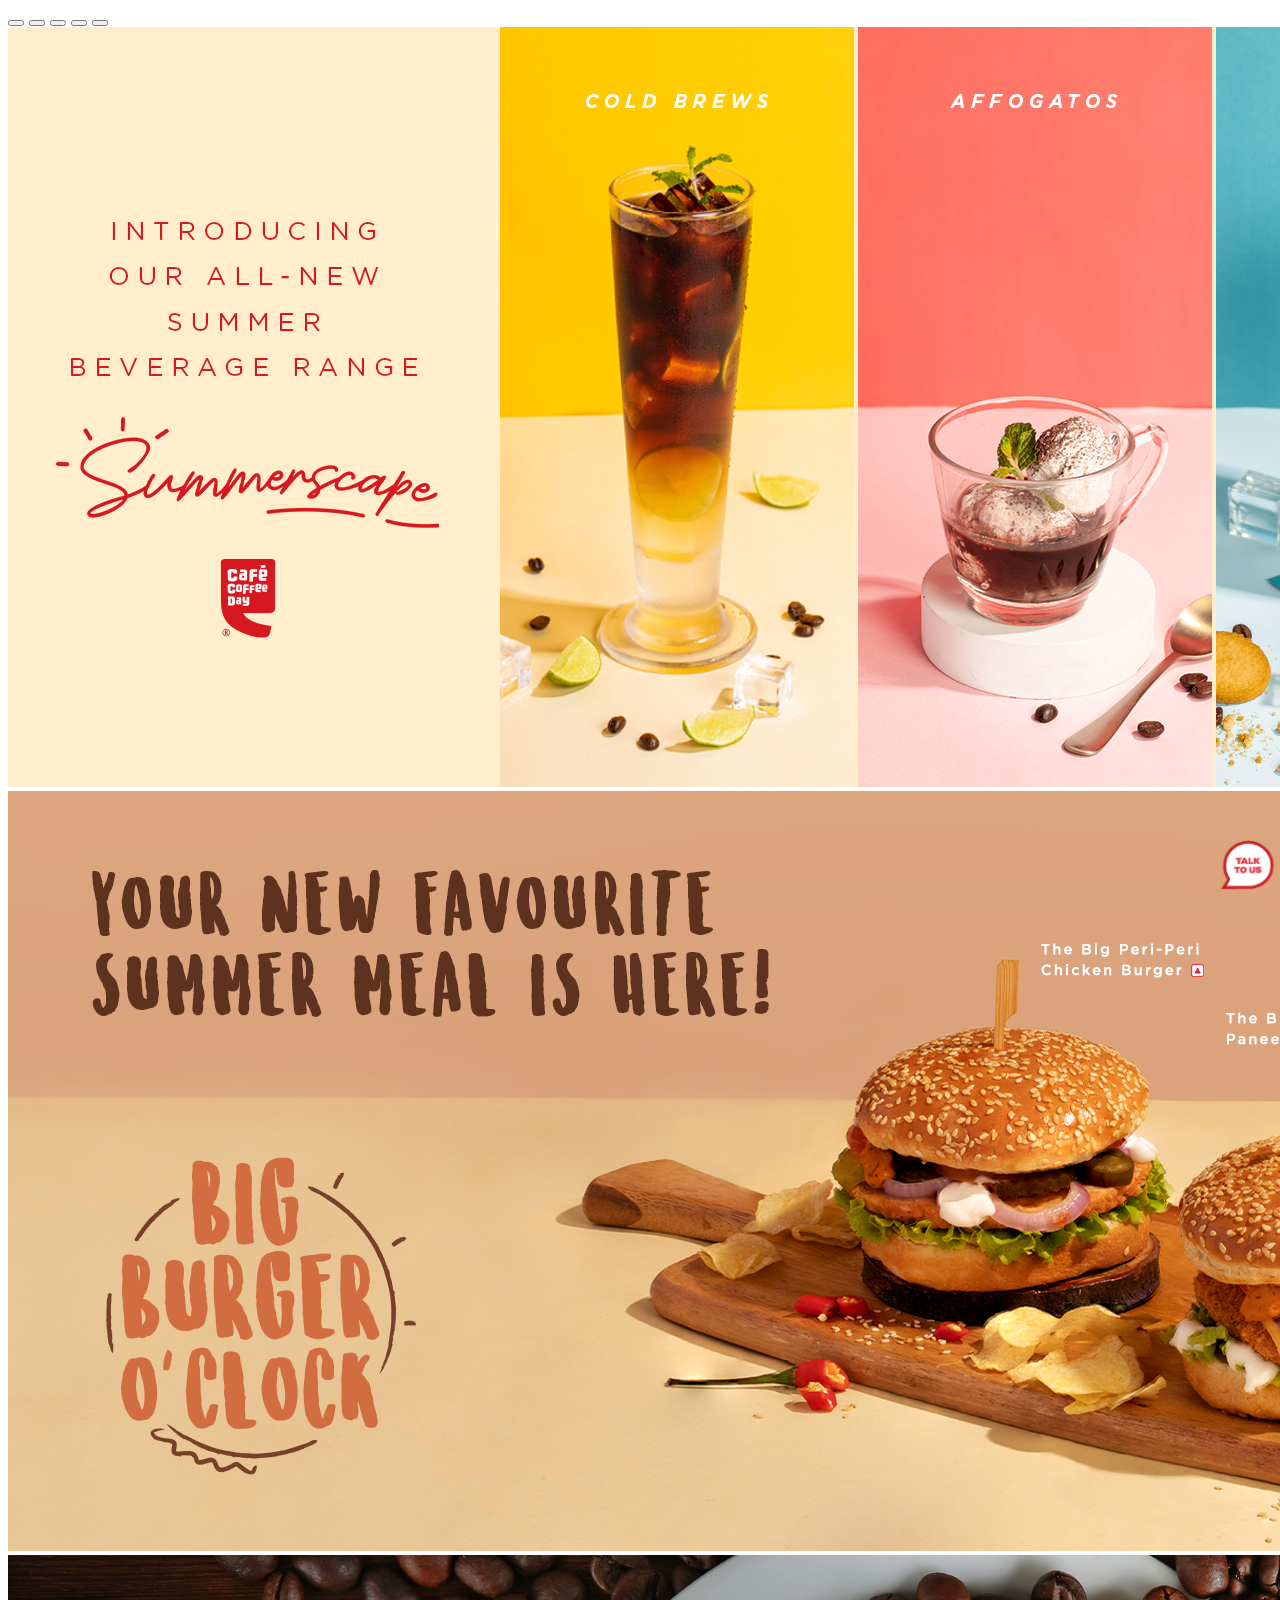
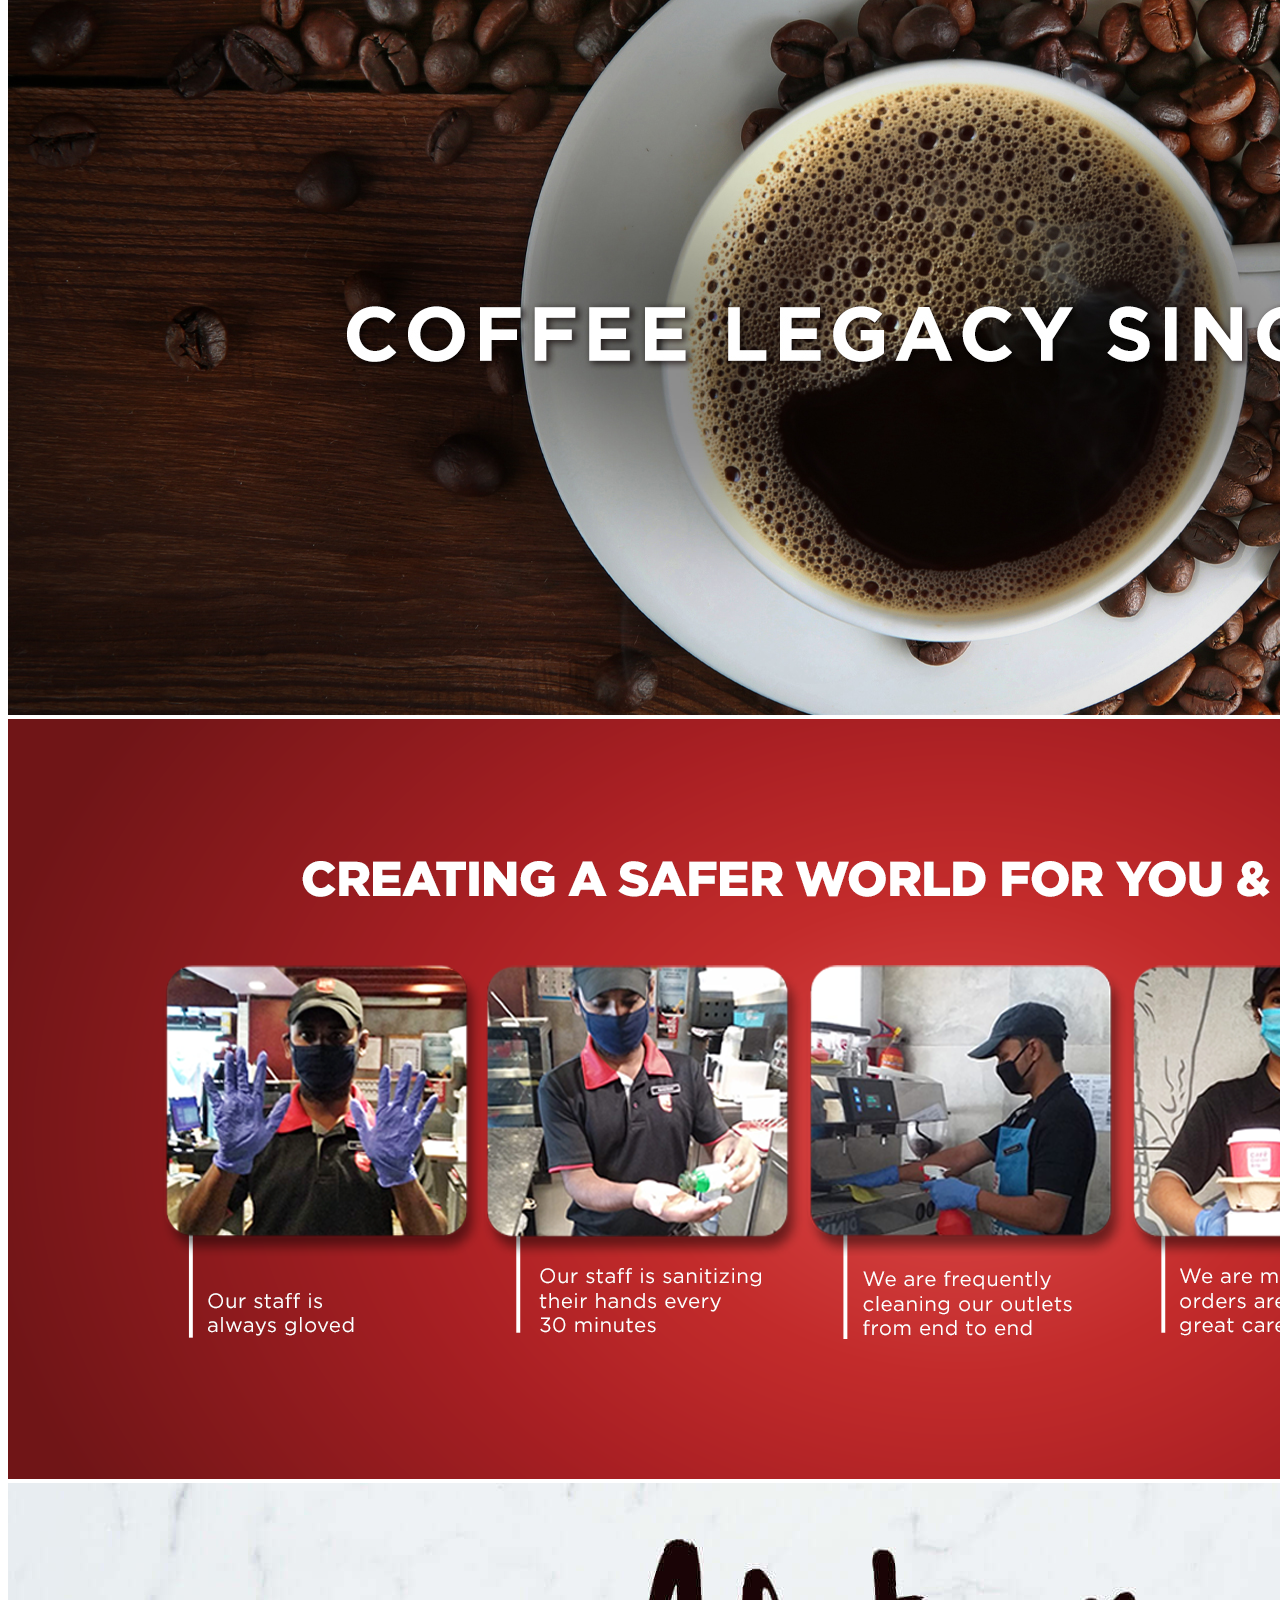
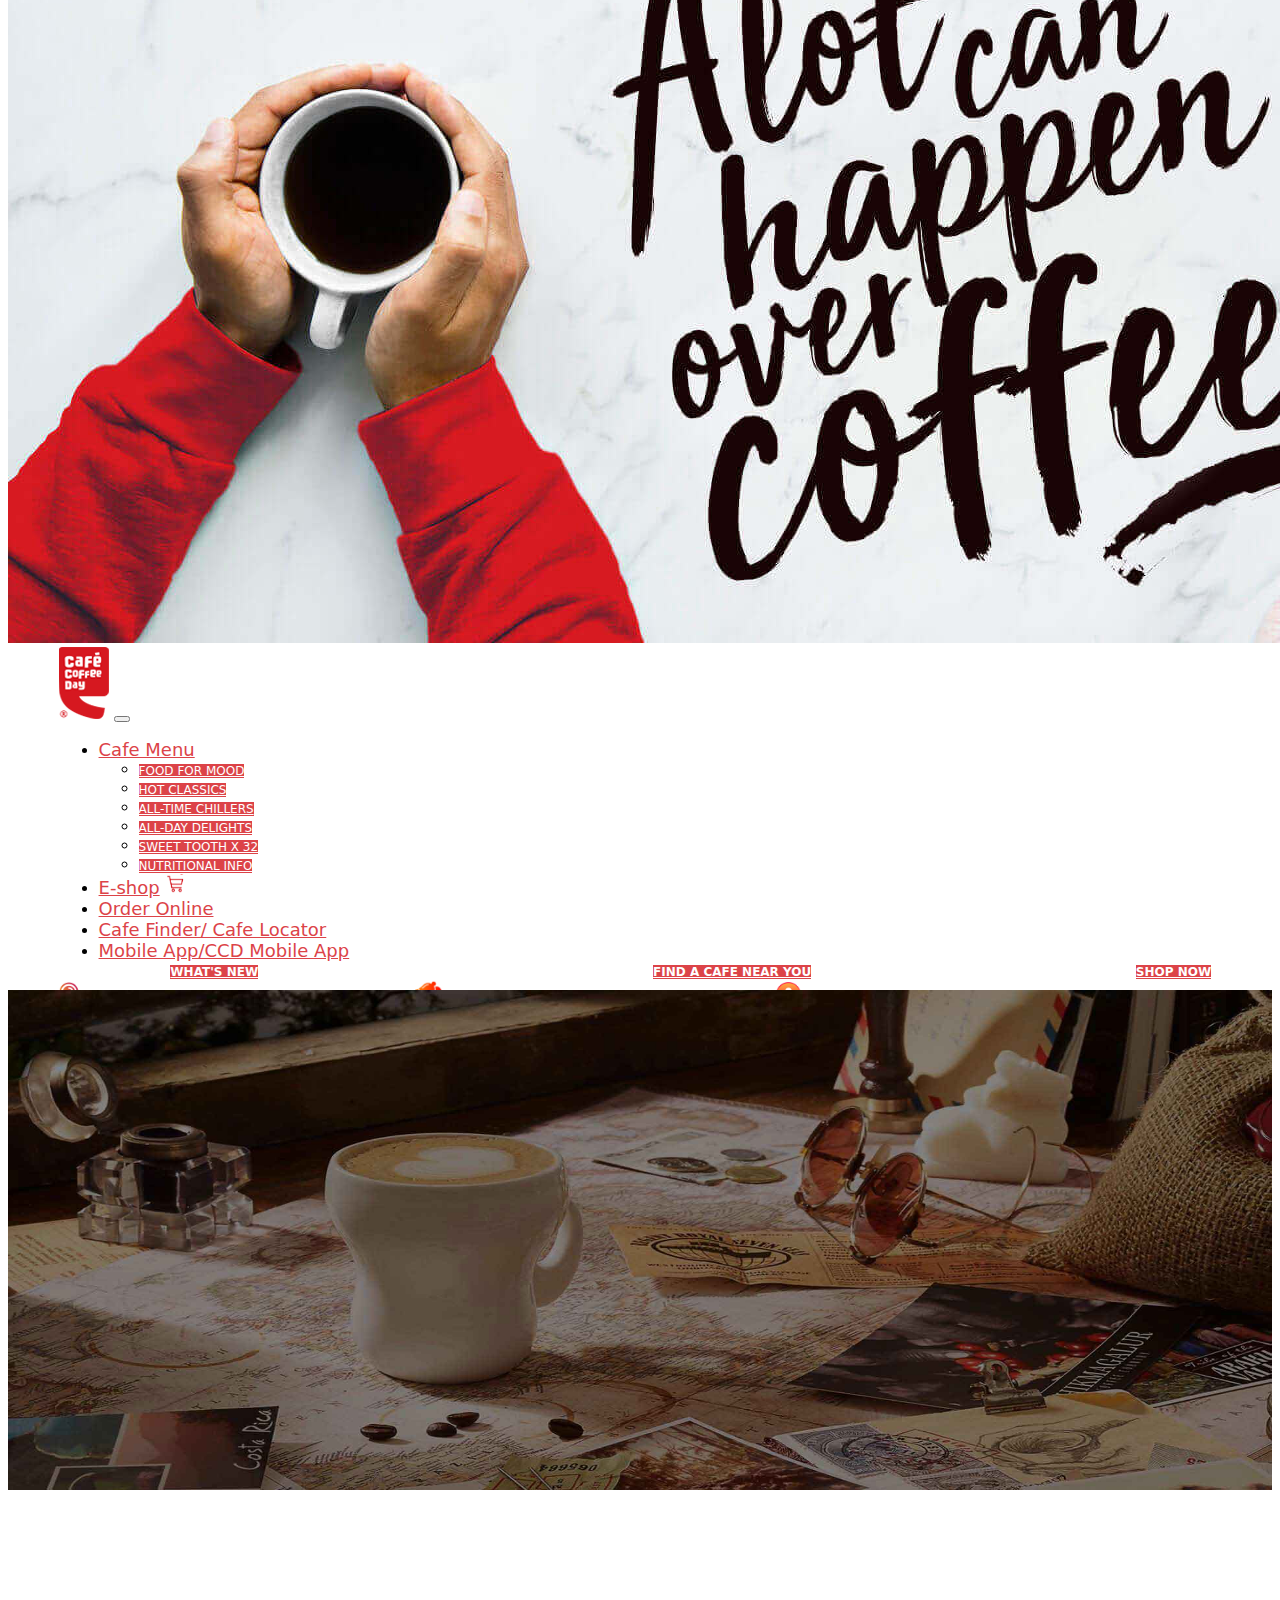
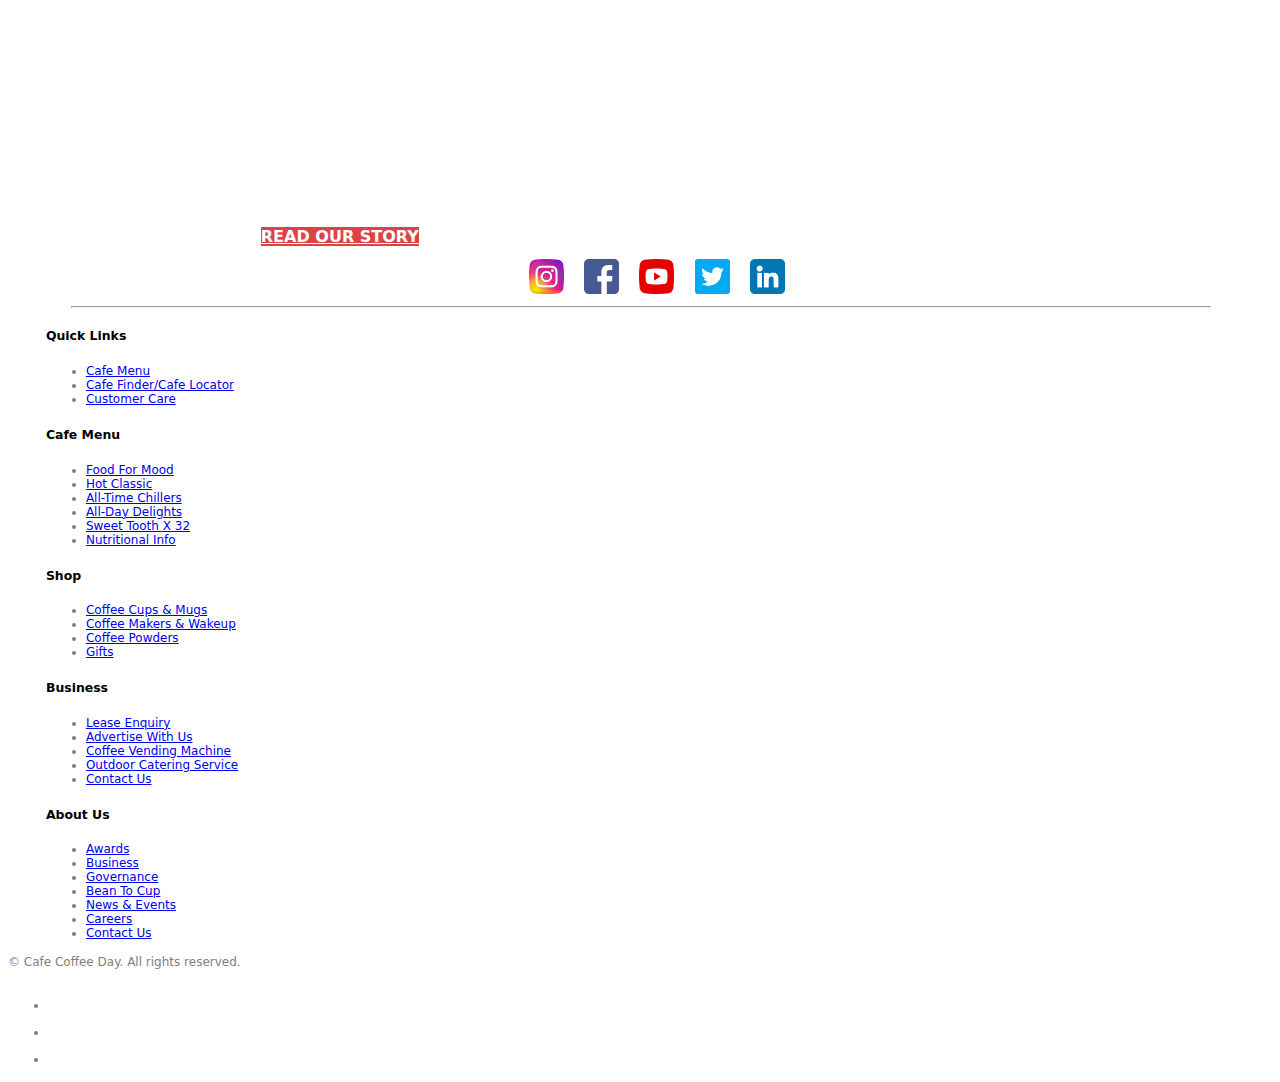
==== index.html @ 973231e4 "Add files via upload" ====
<!DOCTYPE html>
<html lang="en">

<head>
  <meta charset="UTF-8">
  <meta name="viewport" content="width=device-width, initial-scale=1.0">
  <title>Cafe Coffee Day | A Lot Can Happen Over Coffee</title>
  <link rel="shortcut icon" href="https://www.cafecoffeeday.com/sites/default/files/64x64-CCD_6_0.png" type="image/png">

  <!-- Bootstrap cdn -->
  <link href="https://cdn.jsdelivr.net/npm/bootstrap@5.3.2/dist/css/bootstrap.min.css" rel="stylesheet"
    integrity="sha384-T3c6CoIi6uLrA9TneNEoa7RxnatzjcDSCmG1MXxSR1GAsXEV/Dwwykc2MPK8M2HN" crossorigin="anonymous">
  <script src="https://cdn.jsdelivr.net/npm/bootstrap@5.3.2/dist/js/bootstrap.bundle.min.js"
    integrity="sha384-C6RzsynM9kWDrMNeT87bh95OGNyZPhcTNXj1NW7RuBCsyN/o0jlpcV8Qyq46cDfL"
    crossorigin="anonymous"></script>
  <script src="https://cdn.jsdelivr.net/npm/@popperjs/core@2.11.8/dist/umd/popper.min.js"
    integrity="sha384-I7E8VVD/ismYTF4hNIPjVp/Zjvgyol6VFvRkX/vR+Vc4jQkC+hVqc2pM8ODewa9r"
    crossorigin="anonymous"></script>

  <!-- Stylesheets -->
  <link rel="stylesheet" href="style.css">

  <!-- Icons -->
  <link rel="stylesheet" href="https://cdnjs.cloudflare.com/ajax/libs/font-awesome/4.7.0/css/font-awesome.min.css">

</head>

<body>

  <!-- Talk To Us -->
  <section id="talk">
    <img src="image/10009.png" alt="" height="50px">
  </section>

  <!-- carousel -->
  <section id="carousel">
    <div id="carouselExampleIndicators" class="carousel slide">
      <div class="carousel-indicators">
        <button type="button" data-bs-target="#carouselExampleIndicators" data-bs-slide-to="0" class="active"
          aria-current="true" aria-label="Slide 1"></button>
        <button type="button" data-bs-target="#carouselExampleIndicators" data-bs-slide-to="1"
          aria-label="Slide 2"></button>
        <button type="button" data-bs-target="#carouselExampleIndicators" data-bs-slide-to="2"
          aria-label="Slide 3"></button>
        <button type="button" data-bs-target="#carouselExampleIndicators" data-bs-slide-to="3"
          aria-label="Slide 4"></button>
        <button type="button" data-bs-target="#carouselExampleIndicators" data-bs-slide-to="4"
          aria-label="Slide 5"></button>
      </div>
      <div class="carousel-inner">
        <div class="carousel-item active">
          <a href="storelocator.html"><img src="image/10002.png" class="d-block w-100" alt="..."></a>
        </div>
        <div class="carousel-item">
          <a href="storelocator.html"><img src="image/10001.png" class="d-block w-100" alt="..."></a>
        </div>
        <div class="carousel-item">
          <a href=""><img src="image/10003.jpg" class="d-block w-100" alt="..."></a>
        </div>
        <div class="carousel-item">
          <a href="cdcares.html"><img src="image/10004.png" class="d-block w-100" alt="..."></a>
        </div>
        <div class="carousel-item">
          <a href="hotclassics.html"><img src="image/10005.jpg" class="d-block w-100" alt="..."></a>
        </div>
      </div>
    </div>
  </section>


  <!-- navbar -->
  <section id="navbar">
    <nav class="navbar sticky-top navbar-expand-lg bg-body-tertiary">
      <div class="container-fluid">
        <a class="navbar-brand" href="index.html"><img src="image/10006.png" alt=""></a>
        <button class="navbar-toggler" type="button" data-bs-toggle="collapse" data-bs-target="#navbarSupportedContent"
          aria-controls="navbarSupportedContent" aria-expanded="false" aria-label="Toggle navigation">
          <span class="navbar-toggler-icon"></span>
        </button>
        <div class="collapse navbar-collapse" id="navbarSupportedContent">
          <ul class="navbar-nav me-auto mb-2 mb-lg-0">
            <li class="nav-item dropdown">
              <a class="nav-link" href="#" role="button" data-bs-toggle="dropdown" aria-expanded="false">Cafe Menu</a>
              <ul class="dropdown-menu" id="drpdwn">
                <li><a class="dropdown-item" href="#">FOOD FOR MOOD</a></li>
                <li><a class="dropdown-item" href="hotclassics.html">HOT CLASSICS</a></li>
                <li><a class="dropdown-item" href="alltimechillers.html">ALL-TIME CHILLERS</a></li>
                <li><a class="dropdown-item" href="alldaydelights.html">ALL-DAY DELIGHTS</a></li>
                <li><a class="dropdown-item" href="sweettooth.html">SWEET TOOTH X 32</a></li>
                <li><a class="dropdown-item" href="nutritionalinfo.html">NUTRITIONAL INFO</a></li>
              </ul>
            </li>
            <li class="nav-item">
              <a class="nav-link" aria-current="page" href="#">E-shop<img src="image/cart.gif" alt="" height="20px"></a>
            </li>
            <li class="nav-item">
              <a class="nav-link" href="#">Order Online</a>
            </li>
            <li class="nav-item">
              <a class="nav-link" href="storelocator.html">Cafe Finder/ Cafe Locator</a>
            </li>
            <li class="nav-item">
              <a class="nav-link" href="#">Mobile App/CCD Mobile App</a>
            </li>
          </ul>
          <form class="d-flex">
            <a href=""><img src="image/search.png" alt="" height="25px"></a>
            <a href=""><img src="image/bell.png" alt="" height="30px"></a>
            <a href=""><img src="image/user.png" alt="" height="25px"></a>
          </form>
        </div>
      </div>
    </nav>
  </section>

  <!-- Cards -->
  <section id="card1">
    <div class="cd1 mb-3" style="width: 23.3rem;" id="cad1">
      <div class="card-body">
        <a href=""><img src="https://www.cafecoffeeday.com/sites/default/files/What%2527sNew-Open-copy_0.gif" class="card-img-top"
          alt="..." height="100%"></a>
        <a href="#" class="btn btn-primary"><b>WHAT'S NEW</b></a>
      </div>
    </div>

    <div class="cd1 text-center mb-3" style="width: 23.3rem;" id="cad1">
      <div class="card-body">
        <a href="storelocator.html"><img src="https://www.cafecoffeeday.com/sites/default/files/map-locator.gif" class="card-img-top" alt="..."
          height="100%"></a>
        <a href="storelocator.html" class="btn btn-primary"><b>FIND A CAFE NEAR YOU</b></a>
      </div>
    </div>

    <div class="cd1 text-end mb-3" style="width: 23.3rem;" id="cad1">
      <div class="card-body">
        <a href=""><img src="https://www.cafecoffeeday.com/sites/default/files/Shop%20now%20gif%20new.gif" class="card-img-top"
          alt="..." height="100%"></a>
        <a href="#" class="btn btn-primary"><b>SHOP NOW</b></a>
      </div>
    </div>
  </section>

  <section id="card2">
    <div class="card text-bg-dark">
      <img src="image/10007.jpg" class="card-img" alt="" height="500px" width="100%">

      <div class="card-img-overlay">
        <img src="image/10008.png" alt="" id="img1"><br><br>
        <a href="" class="btn btn-primary"><b>READ OUR STORY</b></a>

      </div>
    </div>
  </section>

  <section id="icns">
    <a href="https://www.instagram.com/cafecoffeeday/"><img src="image/instagram.png" alt="" height="35px"></a>
    <a href="https://www.facebook.com/cafecoffeeday"><img src="image/facebook.png" alt="" height="35px"></a>
    <a href="https://www.youtube.com/user/cafecoffeeday"><img src="image/youtube.png" alt="" height="35px"></a>
    <a href="https://twitter.com/CafeCoffeeDay"><img src="image/twitter.png" alt="" height="35px"></a>
    <a href="https://www.linkedin.com/company/cafe-coffee-day"><img src="image/linkedin.png" alt="" height="35px"></a>
  </section>
  <hr style="width: 90%; margin-left: 5%;">

  <section id="footer">
    <div class="container">
      <footer class="py-5">
        <div class="row">
          <div class="col-6 col-md-2 mb-3 ft1">
            <h5>Quick Links</h5>
            <ul class="nav flex-column">
              <li class="nav-item mb-2"><a href="#" class="nav-link p-0 text-body-secondary">Cafe Menu</a></li>
              <li class="nav-item mb-2"><a href="storelocator.html" class="nav-link p-0 text-body-secondary">Cafe
                  Finder/Cafe
                  Locator</a></li>
              <li class="nav-item mb-2"><a href="#" class="nav-link p-0 text-body-secondary">Customer Care</a></li>
            </ul>
          </div>

          <div class="col-6 col-md-2 mb-3 ft1">
            <h5>Cafe Menu</h5>
            <ul class="nav flex-column">
              <li class="nav-item mb-2"><a href="#" class="nav-link p-0 text-body-secondary">Food For Mood</a></li>
              <li class="nav-item mb-2"><a href="hotclassics.html" class="nav-link p-0 text-body-secondary">Hot
                  Classic</a></li>
              <li class="nav-item mb-2"><a href="alltimechillers.html" class="nav-link p-0 text-body-secondary">All-Time
                  Chillers</a></li>
              <li class="nav-item mb-2"><a href="alldaydelights.html" class="nav-link p-0 text-body-secondary">All-Day
                  Delights</a></li>
              <li class="nav-item mb-2"><a href="sweettooth.html" class="nav-link p-0 text-body-secondary">Sweet Tooth X
                  32</a></li>
              <li class="nav-item mb-2"><a href="nutritionalinfo.html "
                  class="nav-link p-0 text-body-secondary">Nutritional Info</a></li>
            </ul>
          </div>

          <div class="col-6 col-md-2 mb-3 ft1">
            <h5>Shop</h5>
            <ul class="nav flex-column">
              <li class="nav-item mb-2"><a href="#" class="nav-link p-0 text-body-secondary">Coffee Cups & Mugs</a></li>
              <li class="nav-item mb-2"><a href="#" class="nav-link p-0 text-body-secondary">Coffee Makers & Wakeup</a>
              </li>
              <li class="nav-item mb-2"><a href="#" class="nav-link p-0 text-body-secondary">Coffee Powders</a></li>
              <li class="nav-item mb-2"><a href="#" class="nav-link p-0 text-body-secondary">Gifts</a></li>
            </ul>
          </div>

          <div class="col-6 col-md-2 mb-3 ft1">
            <h5>Business</h5>
            <ul class="nav flex-column">
              <li class="nav-item mb-2"><a href="#" class="nav-link p-0 text-body-secondary">Lease Enquiry</a></li>
              <li class="nav-item mb-2"><a href="#" class="nav-link p-0 text-body-secondary">Advertise With Us </a></li>
              <li class="nav-item mb-2"><a href="#" class="nav-link p-0 text-body-secondary">Coffee Vending Machine</a>
              </li>
              <li class="nav-item mb-2"><a href="#" class="nav-link p-0 text-body-secondary">Outdoor Catering
                  Service</a></li>
              <li class="nav-item mb-2"><a href="#" class="nav-link p-0 text-body-secondary">Contact Us</a></li>
            </ul>
          </div>

          <div class="col-6 col-md-2 mb-3 ft1">
            <h5>About Us</h5>
            <ul class="nav flex-column">
              <li class="nav-item mb-2"><a href="#" class="nav-link p-0 text-body-secondary">Awards</a></li>
              <li class="nav-item mb-2"><a href="#" class="nav-link p-0 text-body-secondary">Business</a></li>
              <li class="nav-item mb-2"><a href="#" class="nav-link p-0 text-body-secondary">Governance</a></li>
              <li class="nav-item mb-2"><a href="#" class="nav-link p-0 text-body-secondary">Bean To Cup</a></li>
              <li class="nav-item mb-2"><a href="#" class="nav-link p-0 text-body-secondary">News & Events</a></li>
              <li class="nav-item mb-2"><a href="#" class="nav-link p-0 text-body-secondary">Careers</a></li>
              <li class="nav-item mb-2"><a href="#" class="nav-link p-0 text-body-secondary">Contact Us</a></li>
            </ul>
          </div>

          <div class="d-flex flex-column flex-sm-row justify-content-between py-4 my-4 border-top">
            <p>© Cafe Coffee Day. All rights reserved.</p>
            <ul class="list-unstyled d-flex">
              <li class="ms-3"><a class="link-body-emphasis" href="#"><svg class="bi" width="24" height="24">
                    <use xlink:href="#twitter"></use>
                  </svg></a></li>
              <li class="ms-3"><a class="link-body-emphasis" href="#"><svg class="bi" width="24" height="24">
                    <use xlink:href="#instagram"></use>
                  </svg></a></li>
              <li class="ms-3"><a class="link-body-emphasis" href="#"><svg class="bi" width="24" height="24">
                    <use xlink:href="#facebook"></use>
                  </svg></a></li>
            </ul>
          </div>
      </footer>
    </div>
  </section>
</body>

</html>
---- style.css ----
* {
    font-family: system-ui, -apple-system, BlinkMacSystemFont, 'Segoe UI', Roboto, Oxygen, Ubuntu, Cantarell, 'Open Sans', 'Helvetica Neue', sans-serif;
}

/* Talk To Us */
#talk img {
    position: fixed;
    z-index: 2;
    right: 5px;
    bottom: 10px;

}

/* Navbar */
#navbar {
    margin: 0% 10% 0% 4%;
}

#navbar a {
    color: #DC4348;
    font-size: 18px;
}

#navbar form a {
    padding: 0% 30% 0% 0%;
}

#drpdwn li a {
    background-color: #DC4348;
    color: white;
    font-size: 12px;
}

#drpdwn li a:hover {
    background-color: #ac3a3e;
}

#navbar .nav-item a:hover {
    text-decoration: underline #DC4348;
}

#navbar #drpdwn a:hover {
    text-decoration: none;
}

/* Card1 */
#card1 .btn {
    background-color: #DC4348;
    color: white;
    width: 50%;
    height: 30px;
    margin: 0 25%;
    border: none;
    font-size: 12px;
    position: relative;
    bottom: 50px;
}

#card1 .btn:hover {
    background-color: #ac3a3e;
}


@media screen and (max-width: 400px) {

    #card1 .text-center {
        margin-top: -46px;
    }

    #card1 .text-end {
        margin-top: -46px;
    }
}

@media screen and (min-width: 900px) {
    #card1 {
        display: flex;
    }

    #card1 .card-body {
        width: 31.5rem;
    }

    #card1 .text-center {
        margin-left: 8.7%;
    }

    #card1 .text-end {
        margin-left: 8.7%;
    }
}


/* Card2 */
#card2 {
    margin-top: -40px;
}

#card2 .card-img-overlay {
    left: 30%;
    top: 20%;
}

#card2 .btn {
    /* width: 20%; */
    background-color: #DC4348;
    color: white;
    border: none;
    position: relative;
    left: 20%;
}

#card2 .btn:hover {
    background-color: #ac3a3e;
}


@media screen and (max-width: 500px) {
    #card2 {
        width: 100%;
    }

    #card2 .card {
        height: 300px;
        /* width: 100%/; */
    }

    #card2 #img1 {
        margin-left: -25%;
        width: 100%;
    }

    #card2 .btn {
        margin-left: -12%;
        left: 10%;
        width: 50%;
        font-size: 10px;
    }
}

/* Icons */
#icns {
    margin-top: 1%;
    margin-left: 40%;
}

#icns a {
    padding-left: 2%;
}


@media screen and (max-width: 450px) {
    #icns {
        margin-left: 20%;
    }
}

/* Footer */
#footer .ft1 {
    font-size: 15px;
    margin-left: 3%;
}

#footer li,
p {
    color: grey;
    font-size: 12px;
}

#footer li:hover {
    color: black;
}


/* Tabs */
#tabs li {
    margin: 0% 2.5%;
}

#tabs li a {
    font-size: 15px;
    color: black;
}

#tabs li a:hover {
    background-color: #DC4348;
    color: white;
}

@media screen and (max-width: 400px) {
    #tabs li a {
        font-size: 12px;
    }
}

#rw {
    background-color: #DC4348;
}


/* Store locatoer div */
#dv1 {
    text-align: center;
    font-size: 18px;
    margin-top: 30%;
    color: #fff;
}

#dv1 span {
    font-size: 13px;
}

#dv1 .btn {
    border: none;
    font-size: 13px;
    background-color: #fff;
    color: #ac3a3e;
}

#dv1 input {
    text-align: center;
    width: 40%;
    height: 30px;
    font-size: 12px;
    border: 2px solid white;
    background-color: #DC4348;
    border-radius: 10%;
    color: white;
}

@media screen and (max-width:450px) {
    #rw img{
        display: none;
    }
}

/* Nutritional Info Card3 */
@media screen and (max-width:450px) {
    #card3 img{
        width: 100%;
        
    }
}
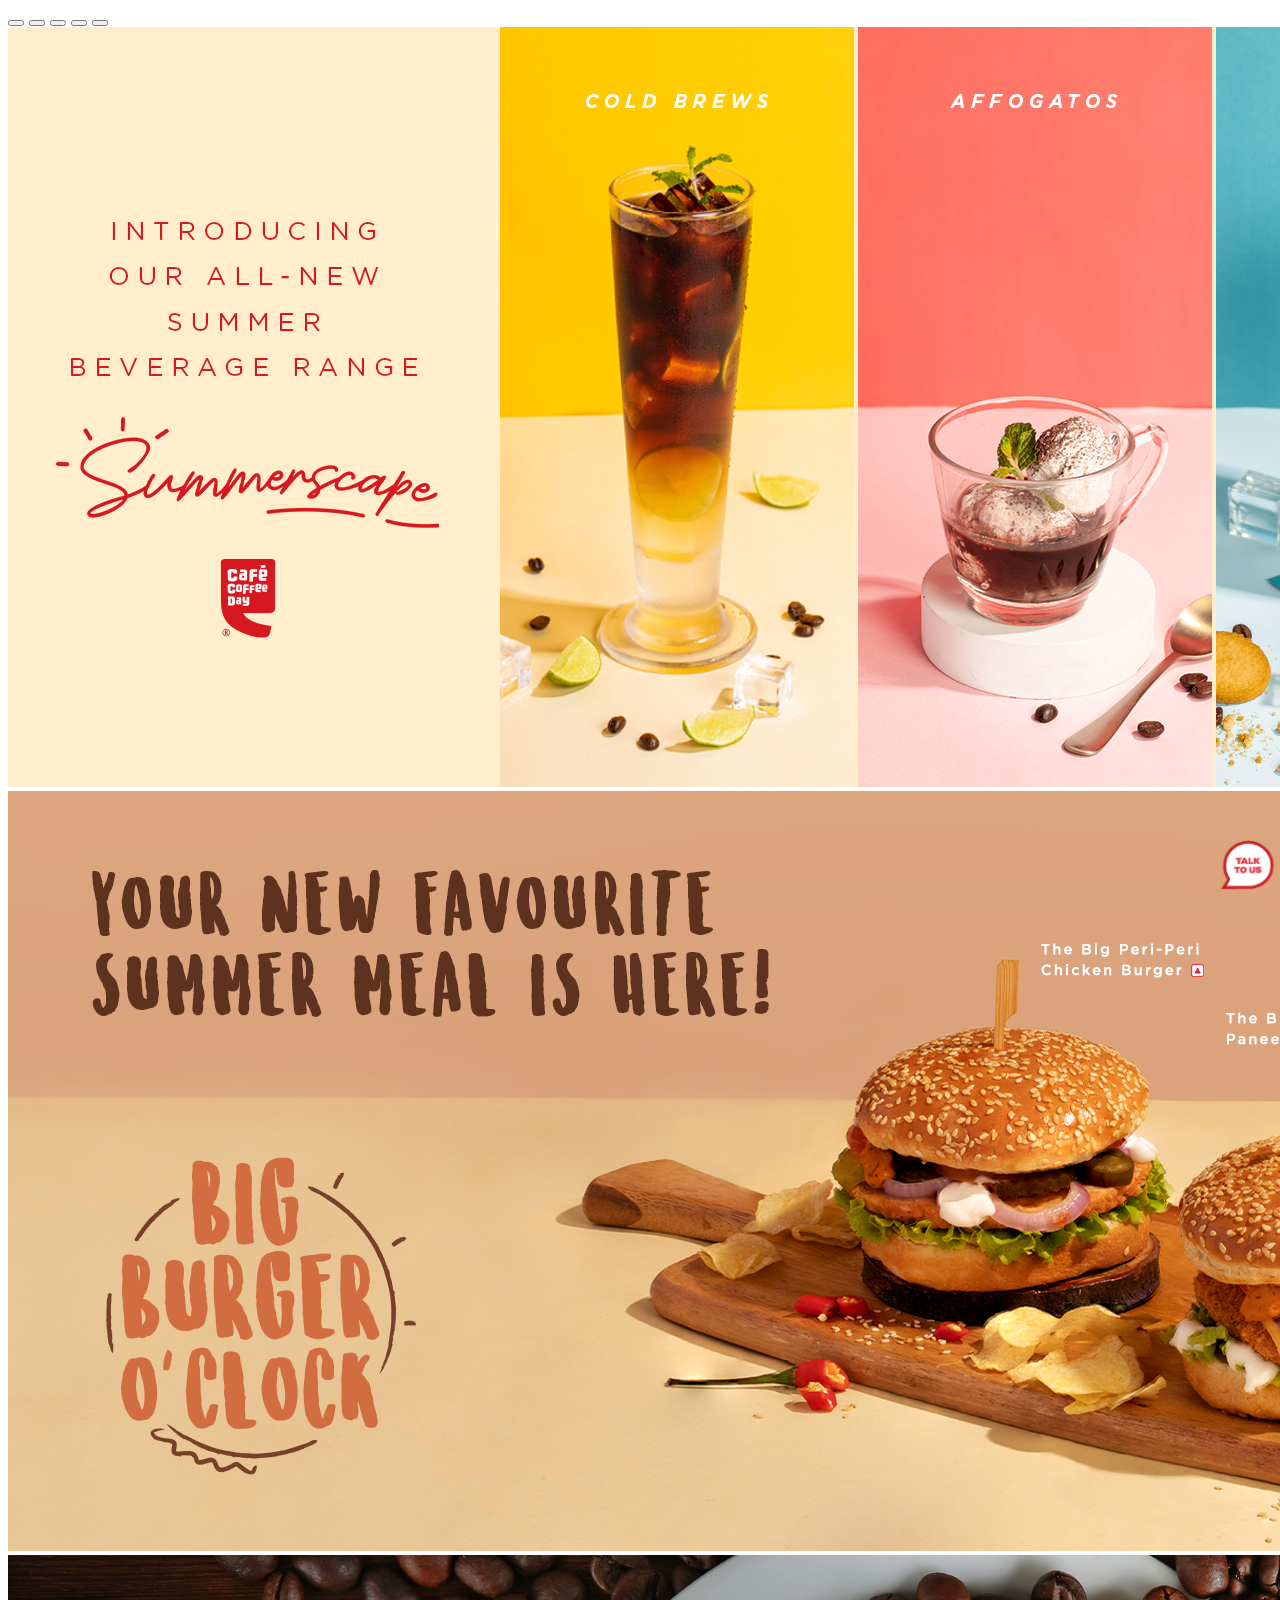
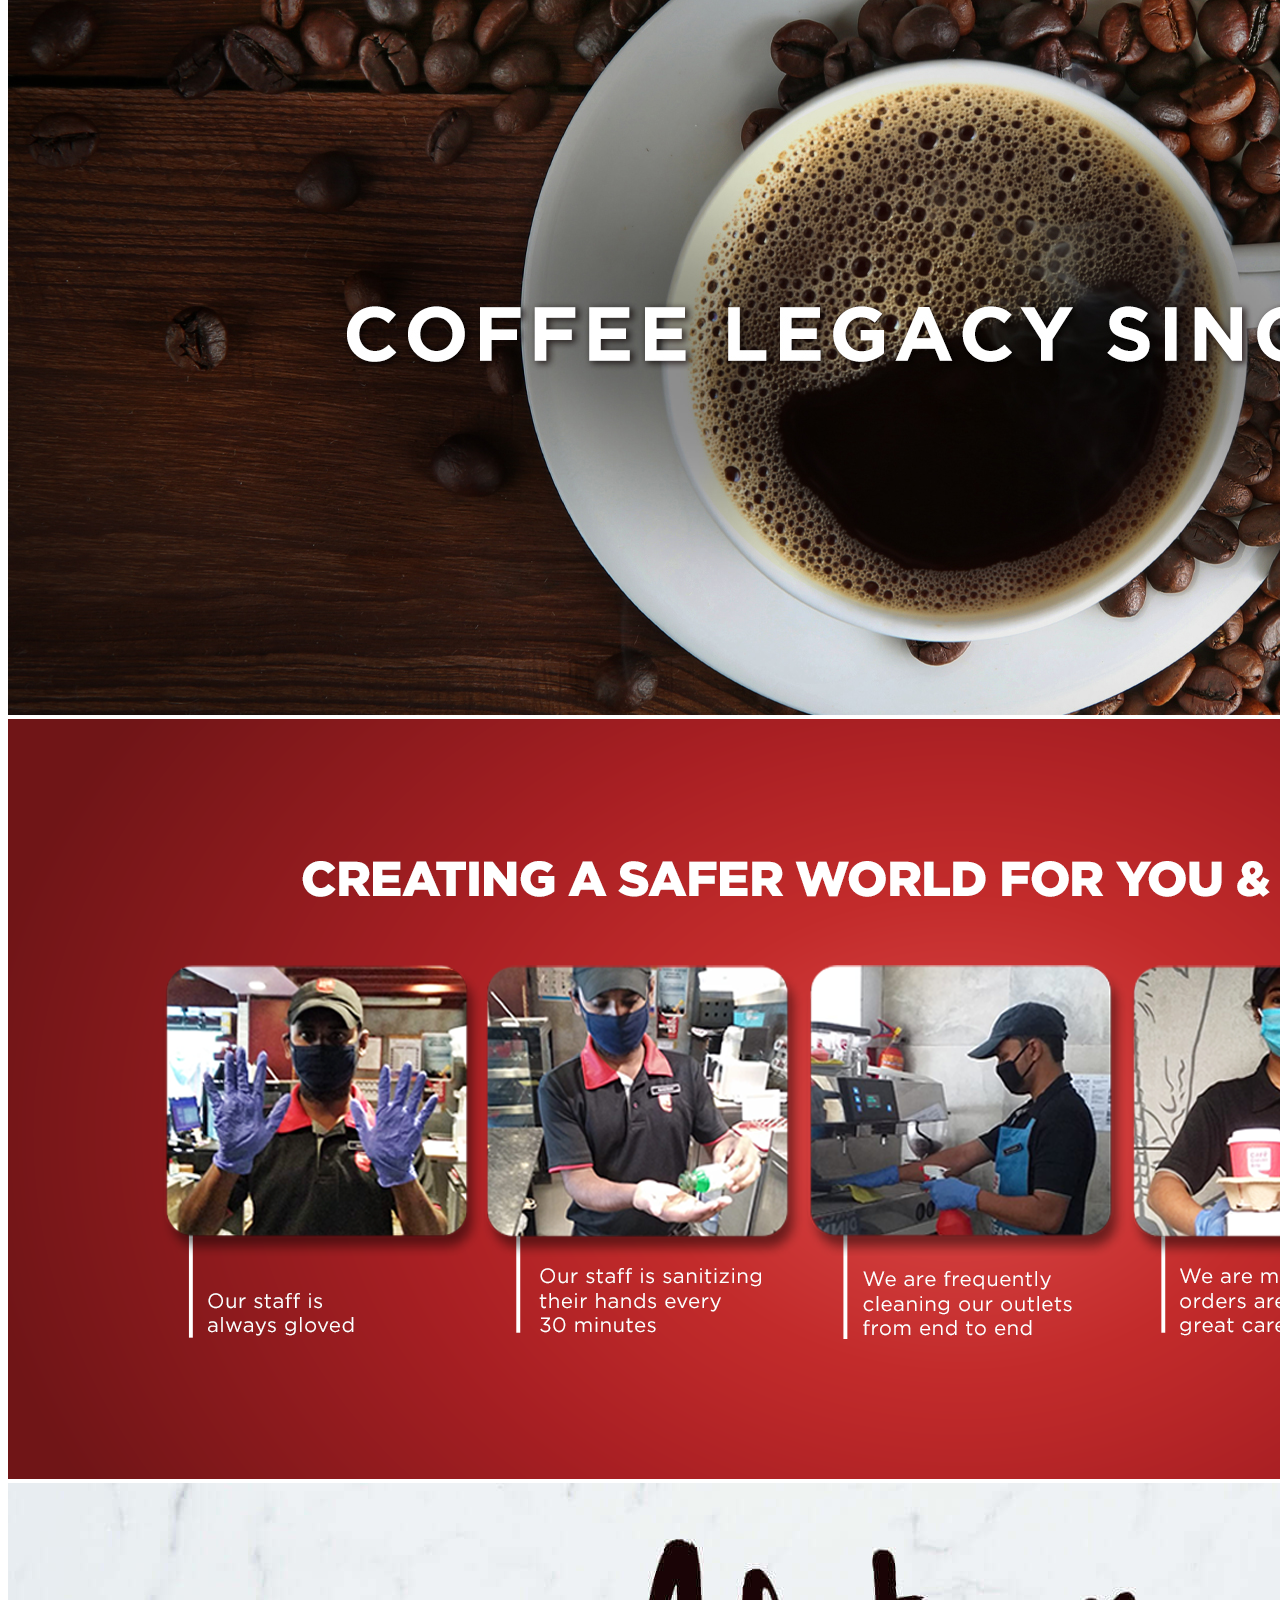
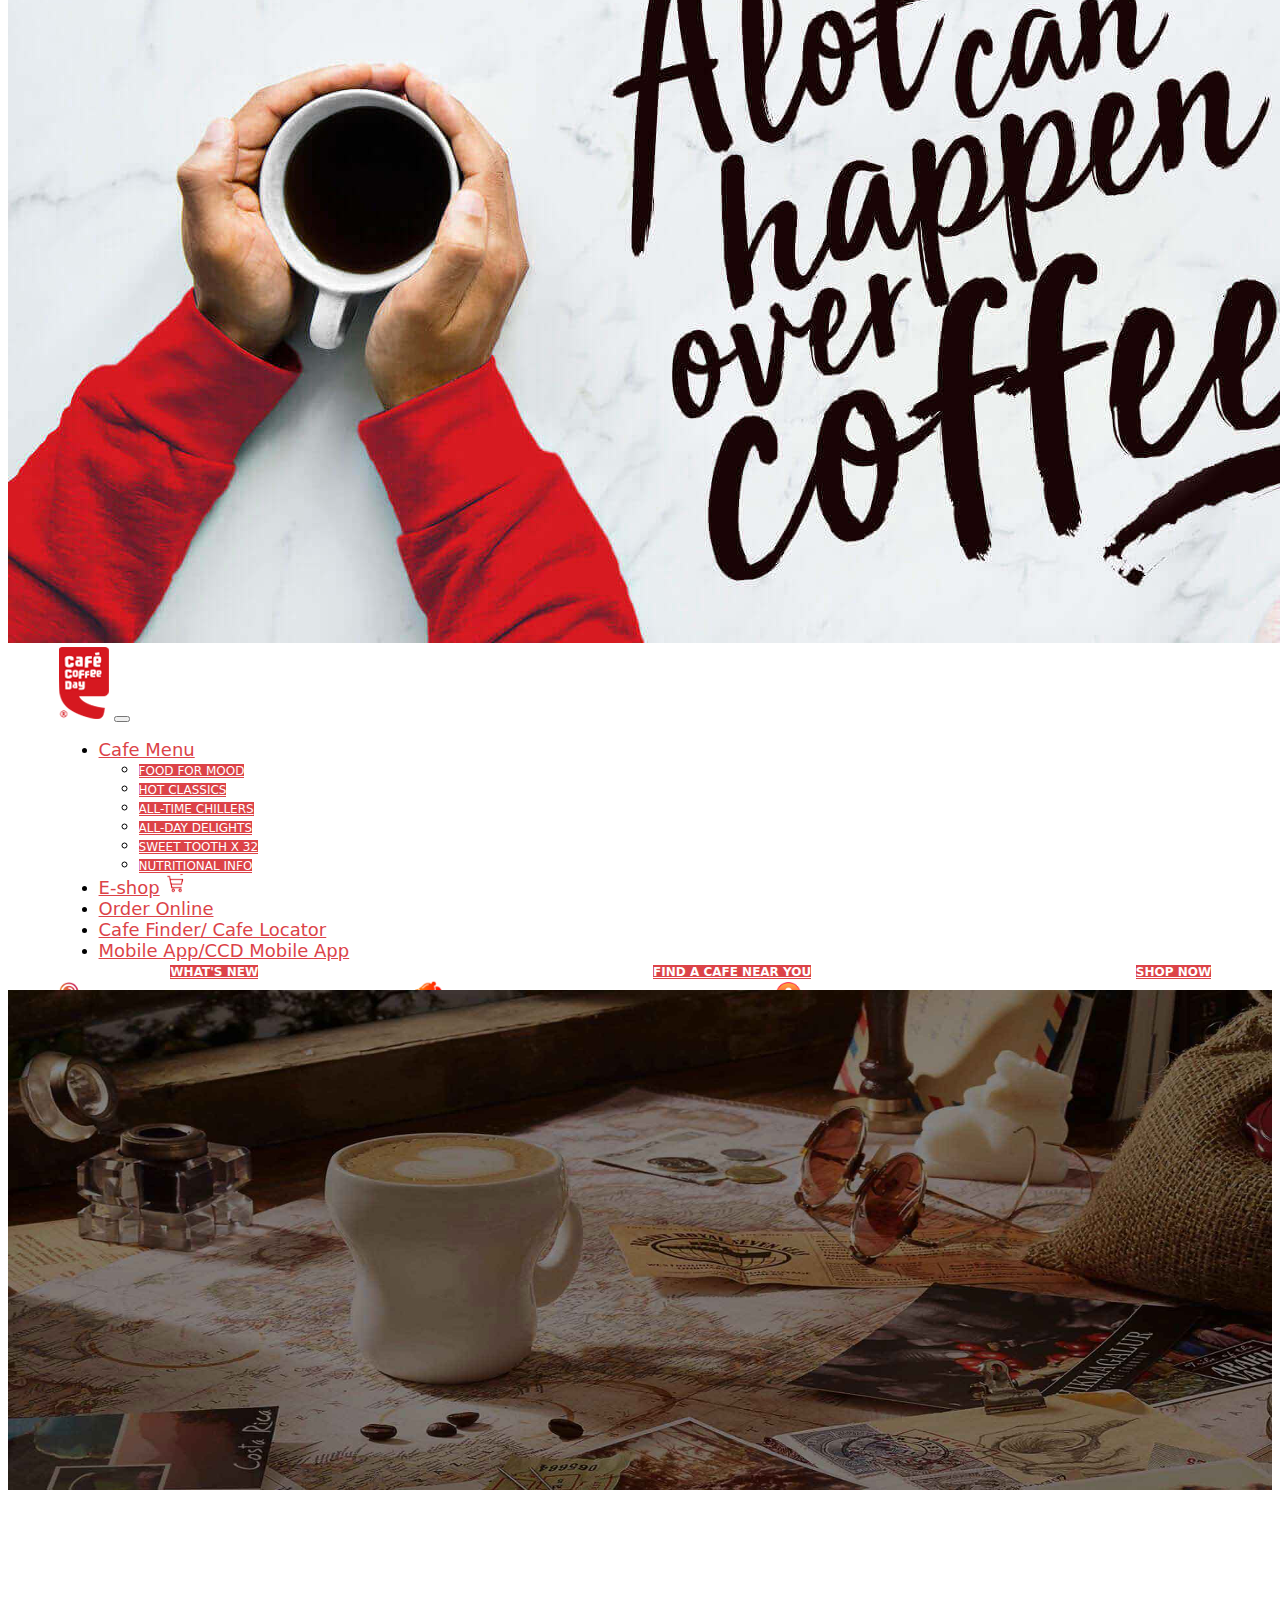
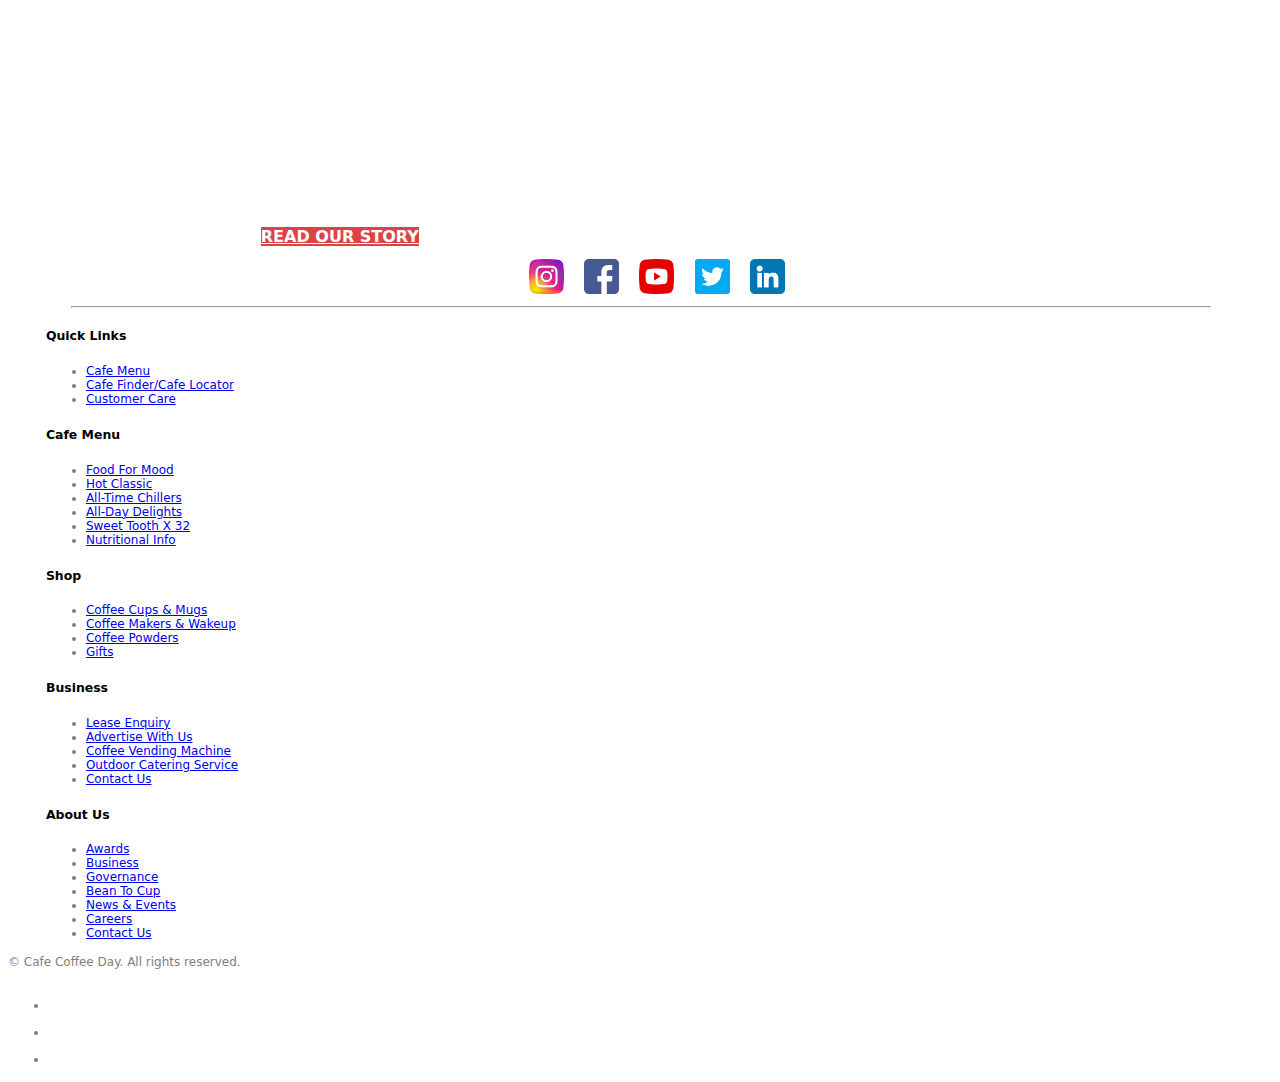
==== commit bcdde3f4: "dummymsg" ====
--- a/index.html
+++ b/index.html
@@ -26,7 +26,7 @@
 </head>
 
 <body>
-
+  <!-- Hello Everyone -->
   <!-- Talk To Us -->
   <section id="talk">
     <img src="image/10009.png" alt="" height="50px">
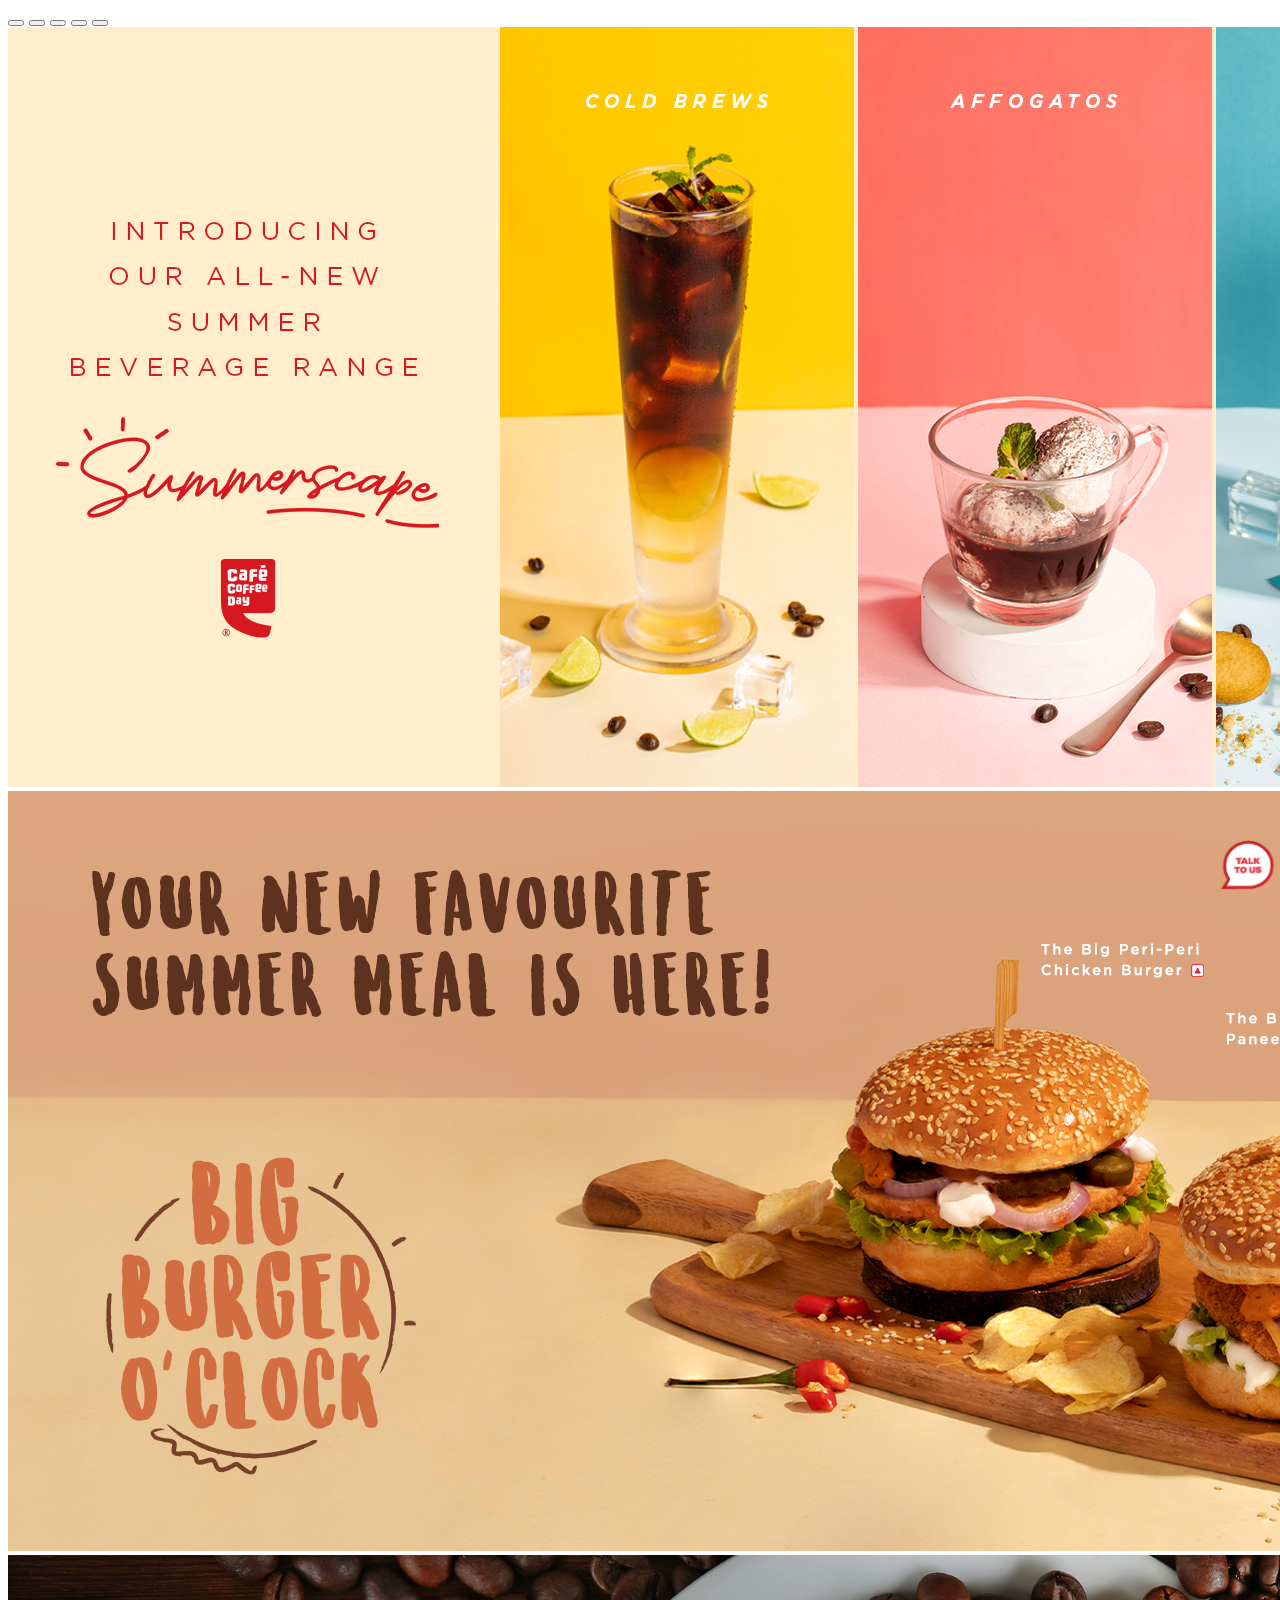
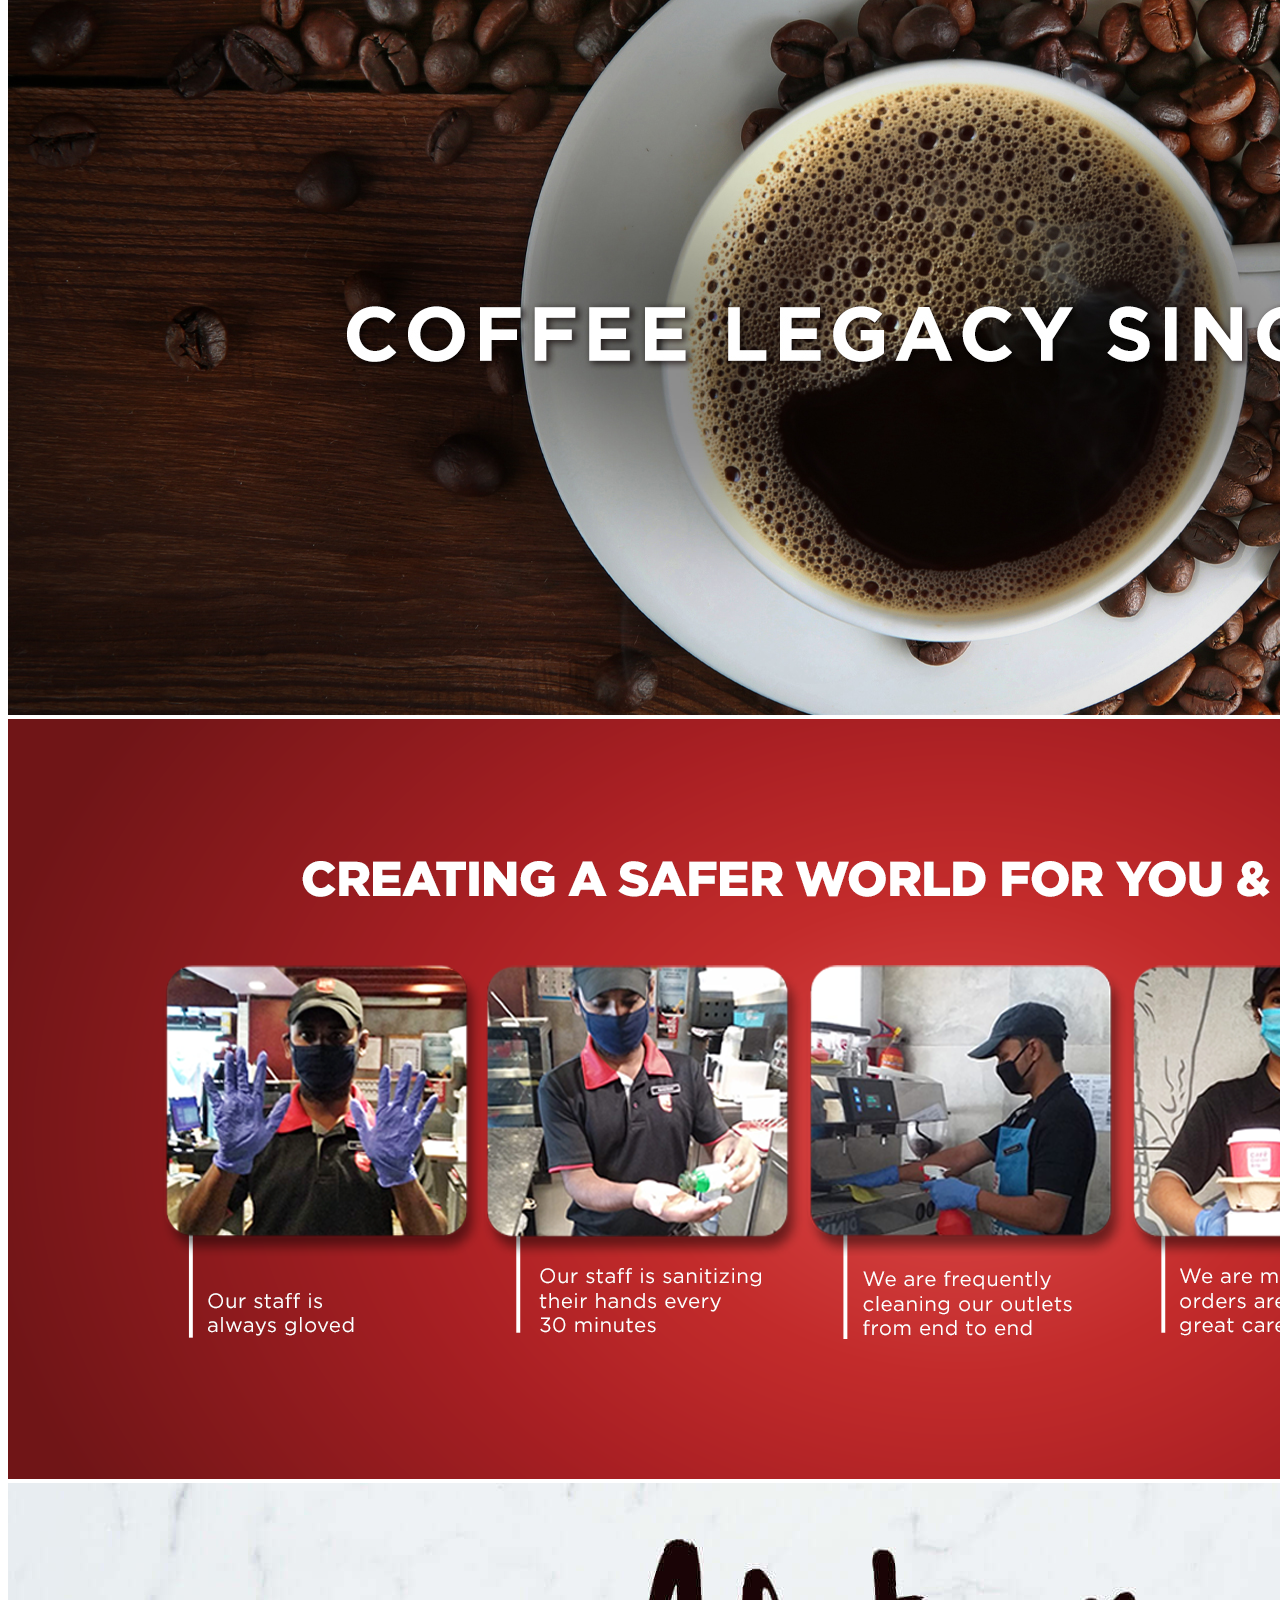
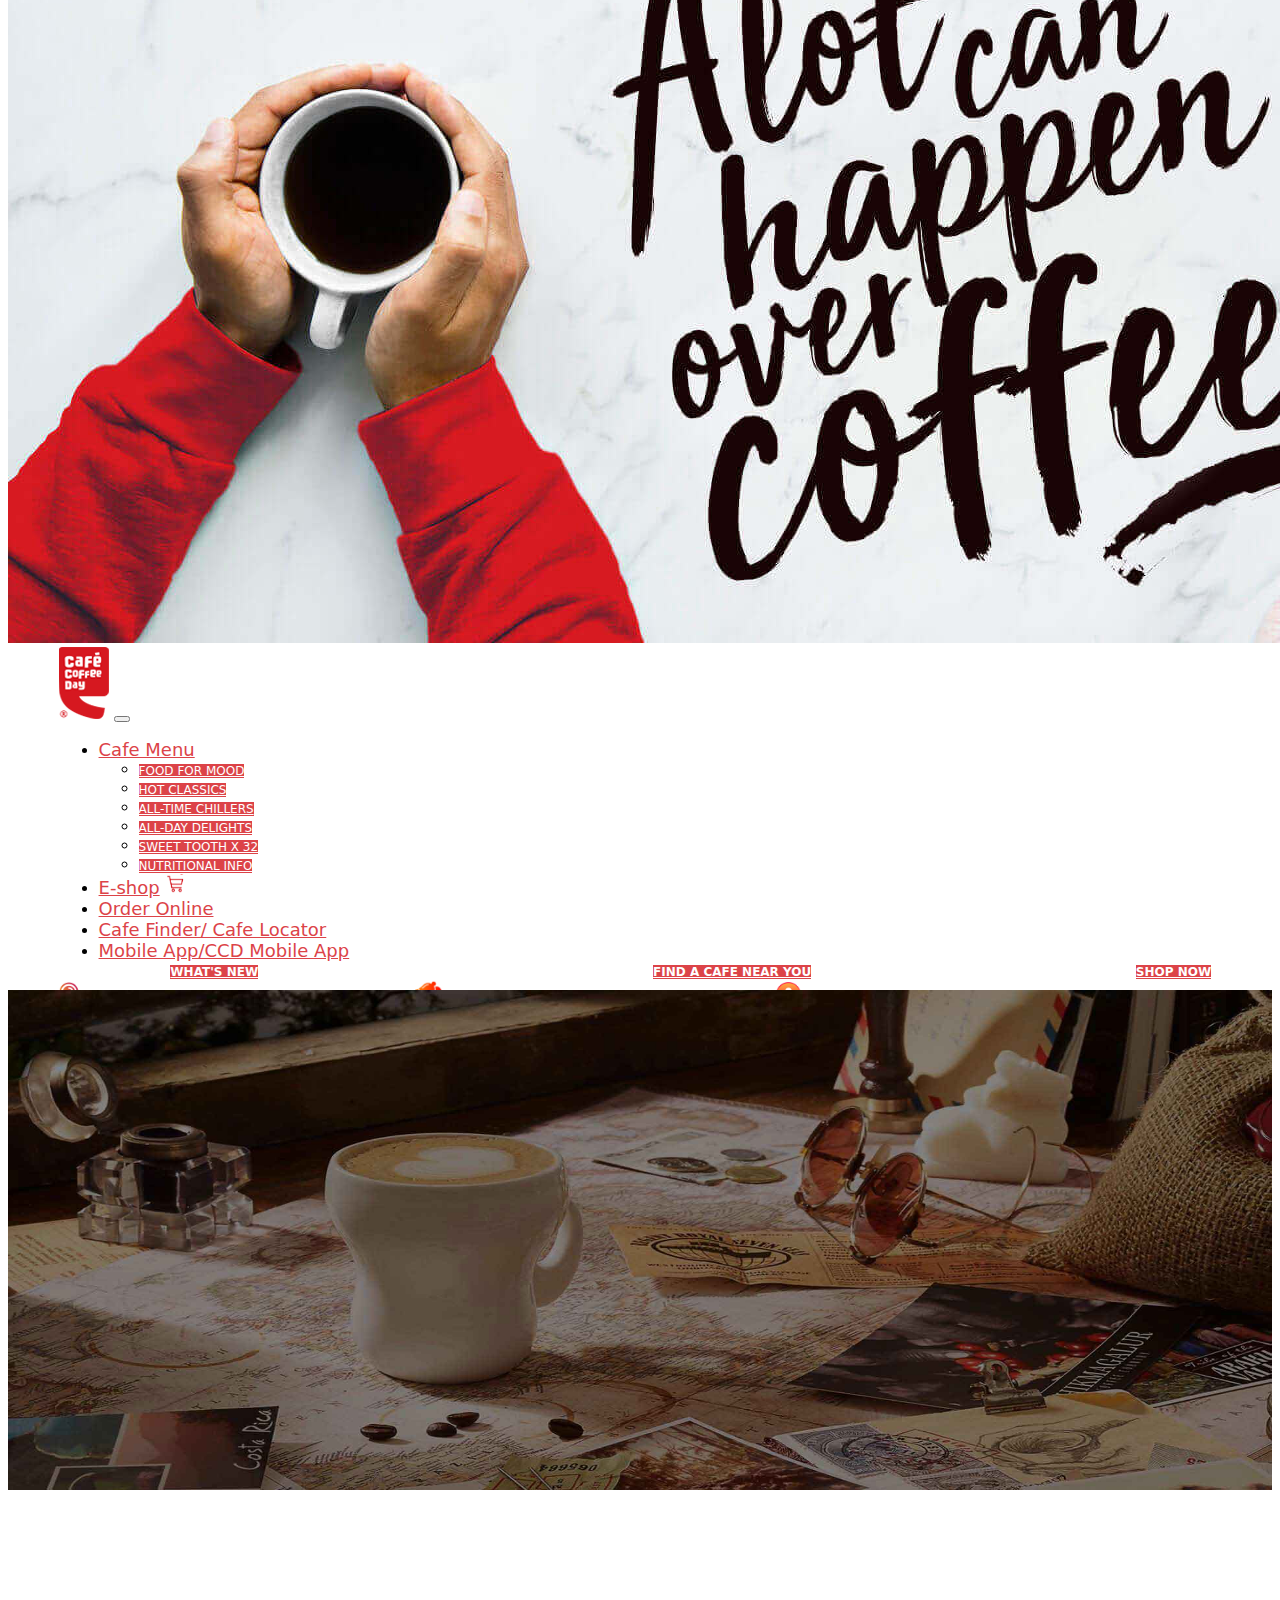
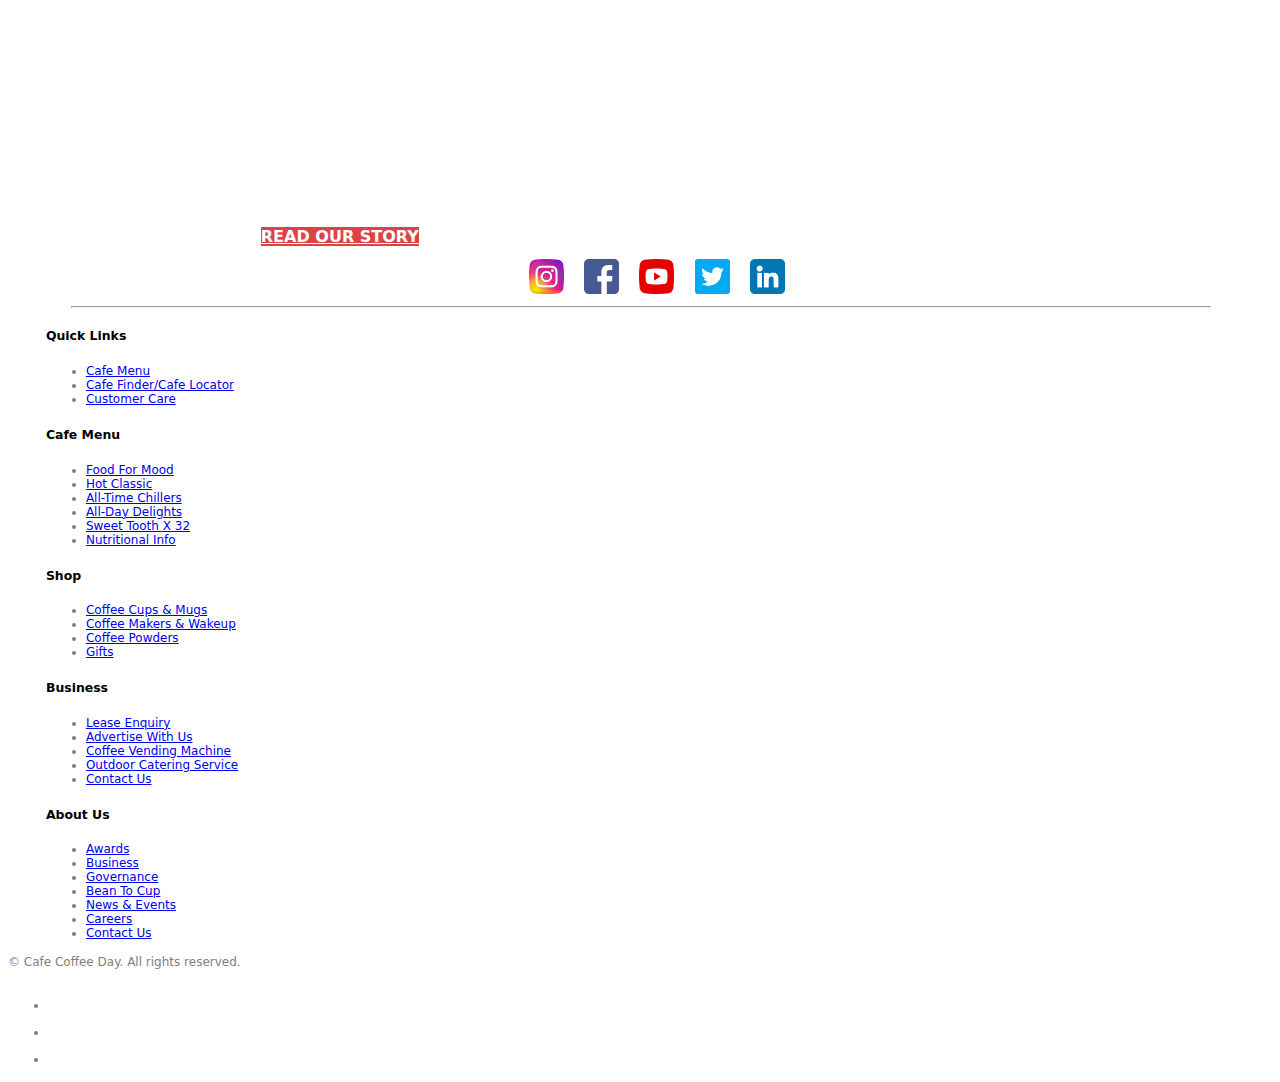
==== commit cc225597: "dummymsg" ====
--- a/index.html
+++ b/index.html
@@ -26,7 +26,6 @@
 </head>
 
 <body>
-  <!-- Hello Everyone -->
   <!-- Talk To Us -->
   <section id="talk">
     <img src="image/10009.png" alt="" height="50px">
